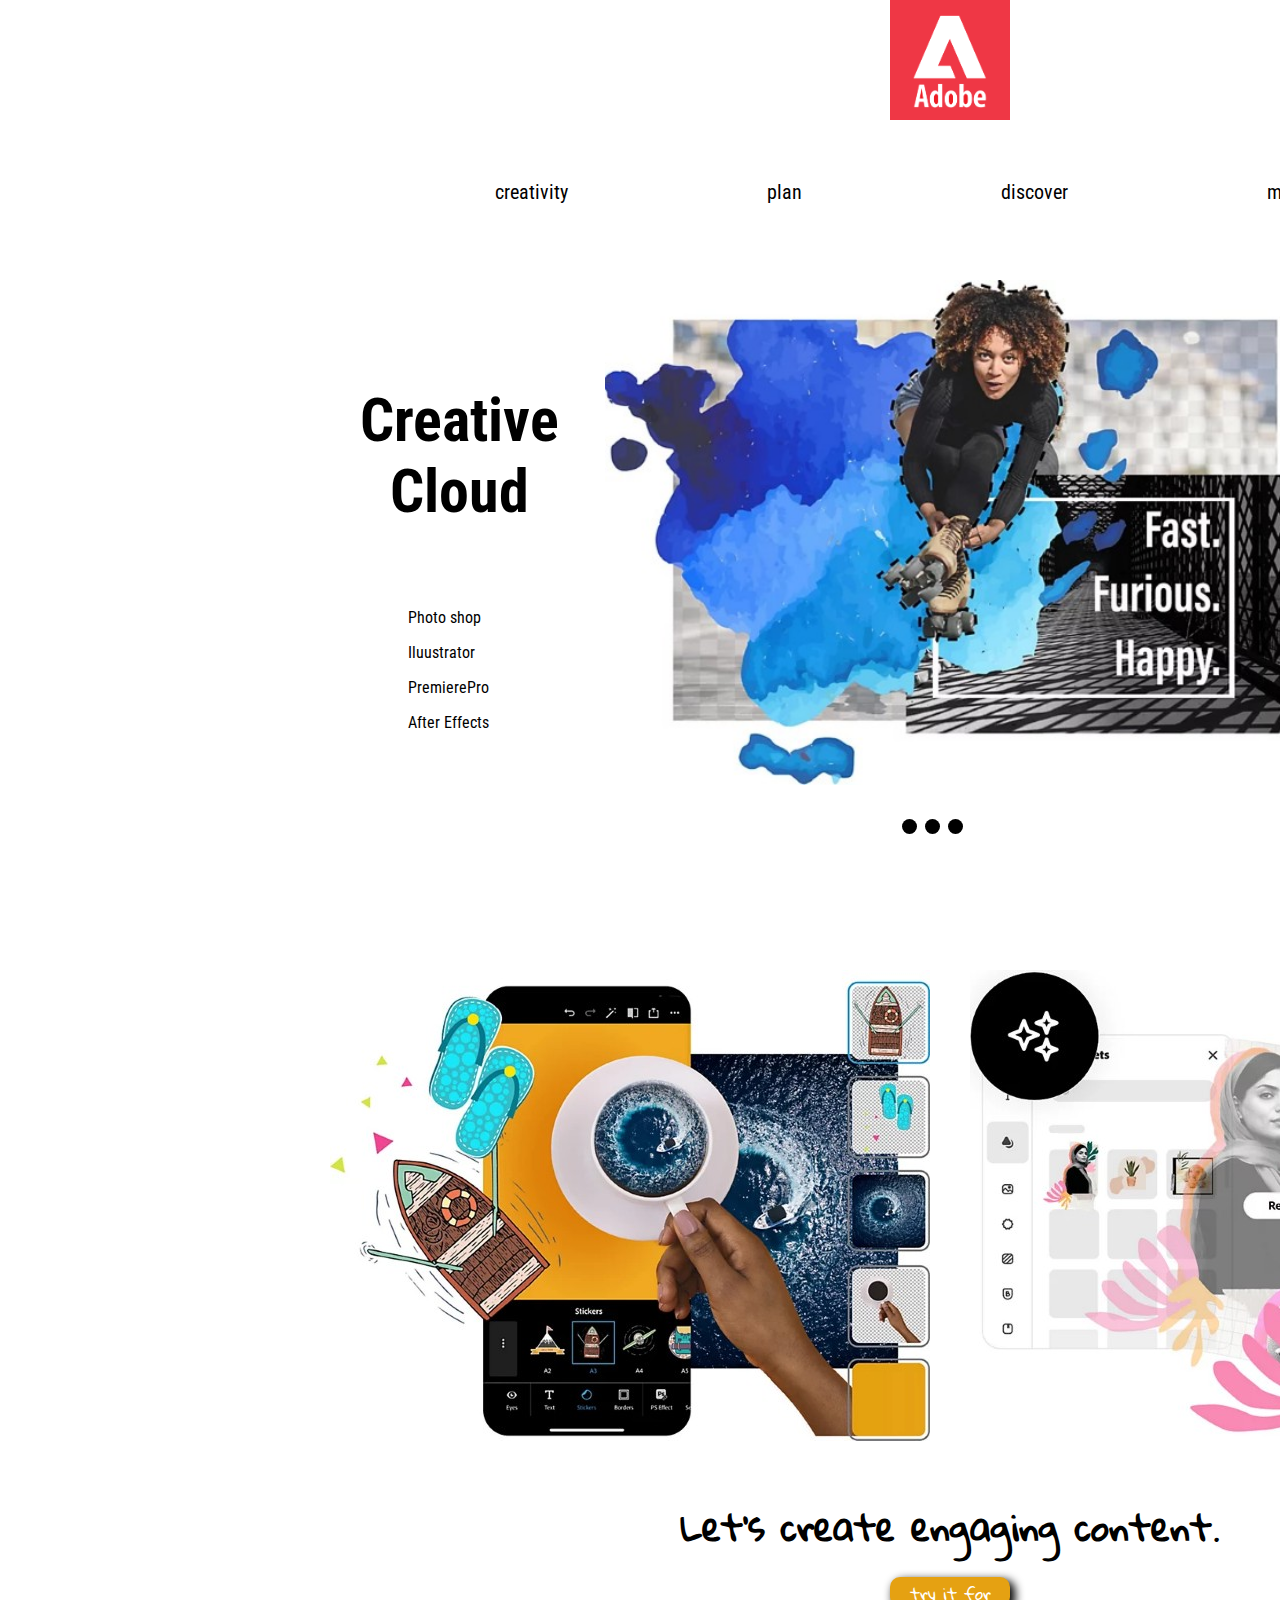
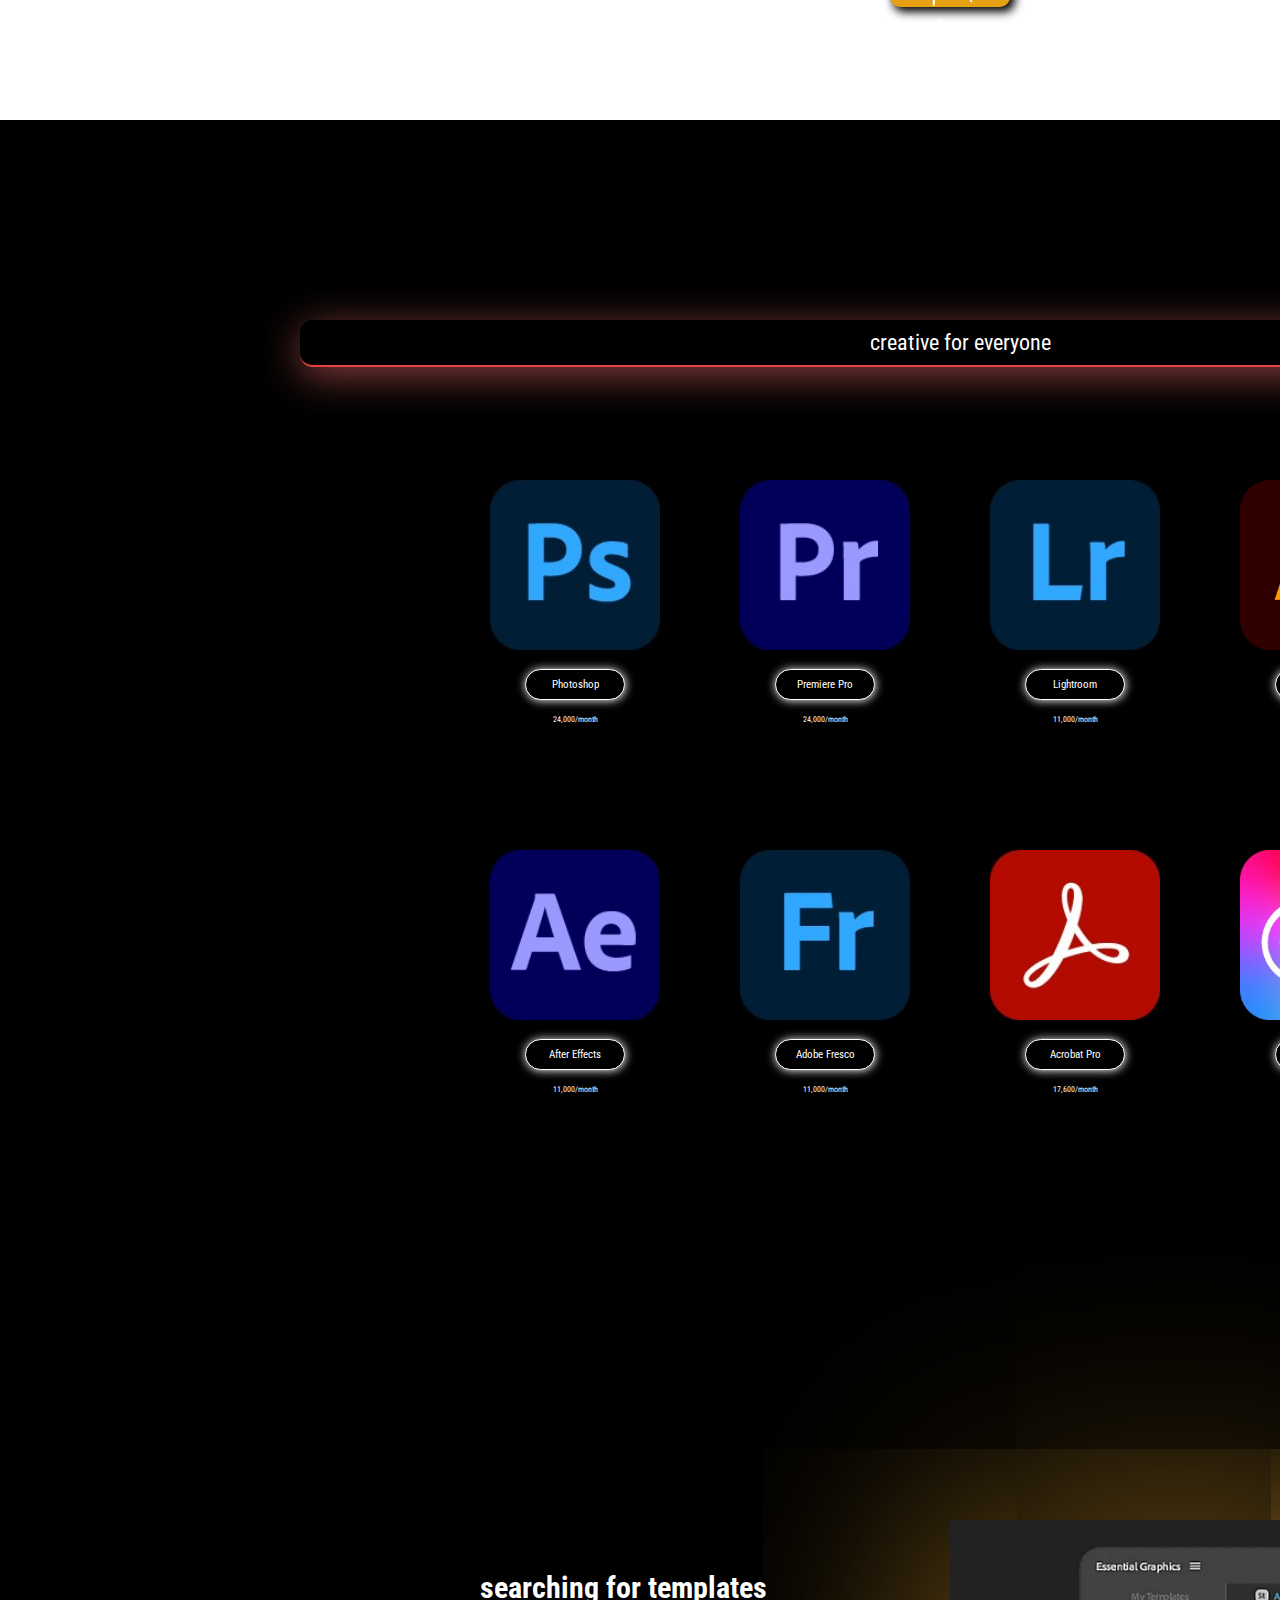
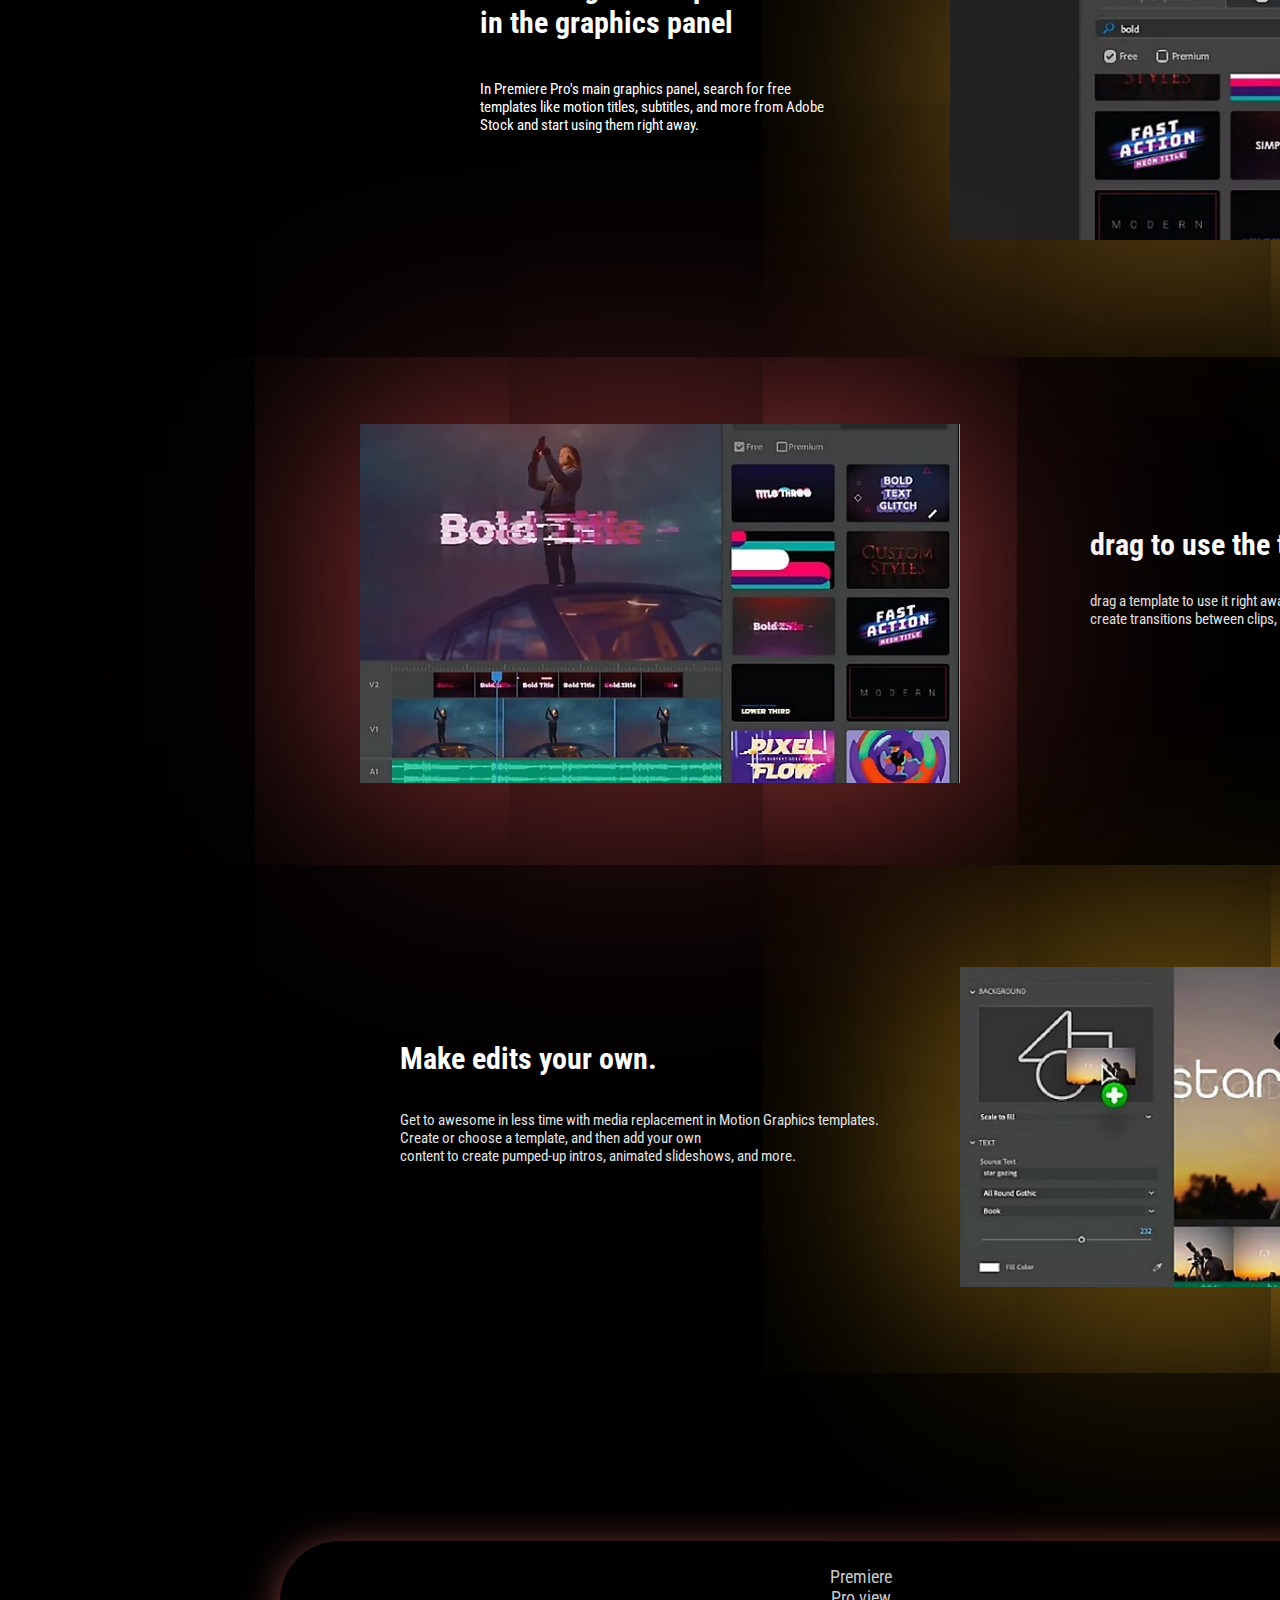
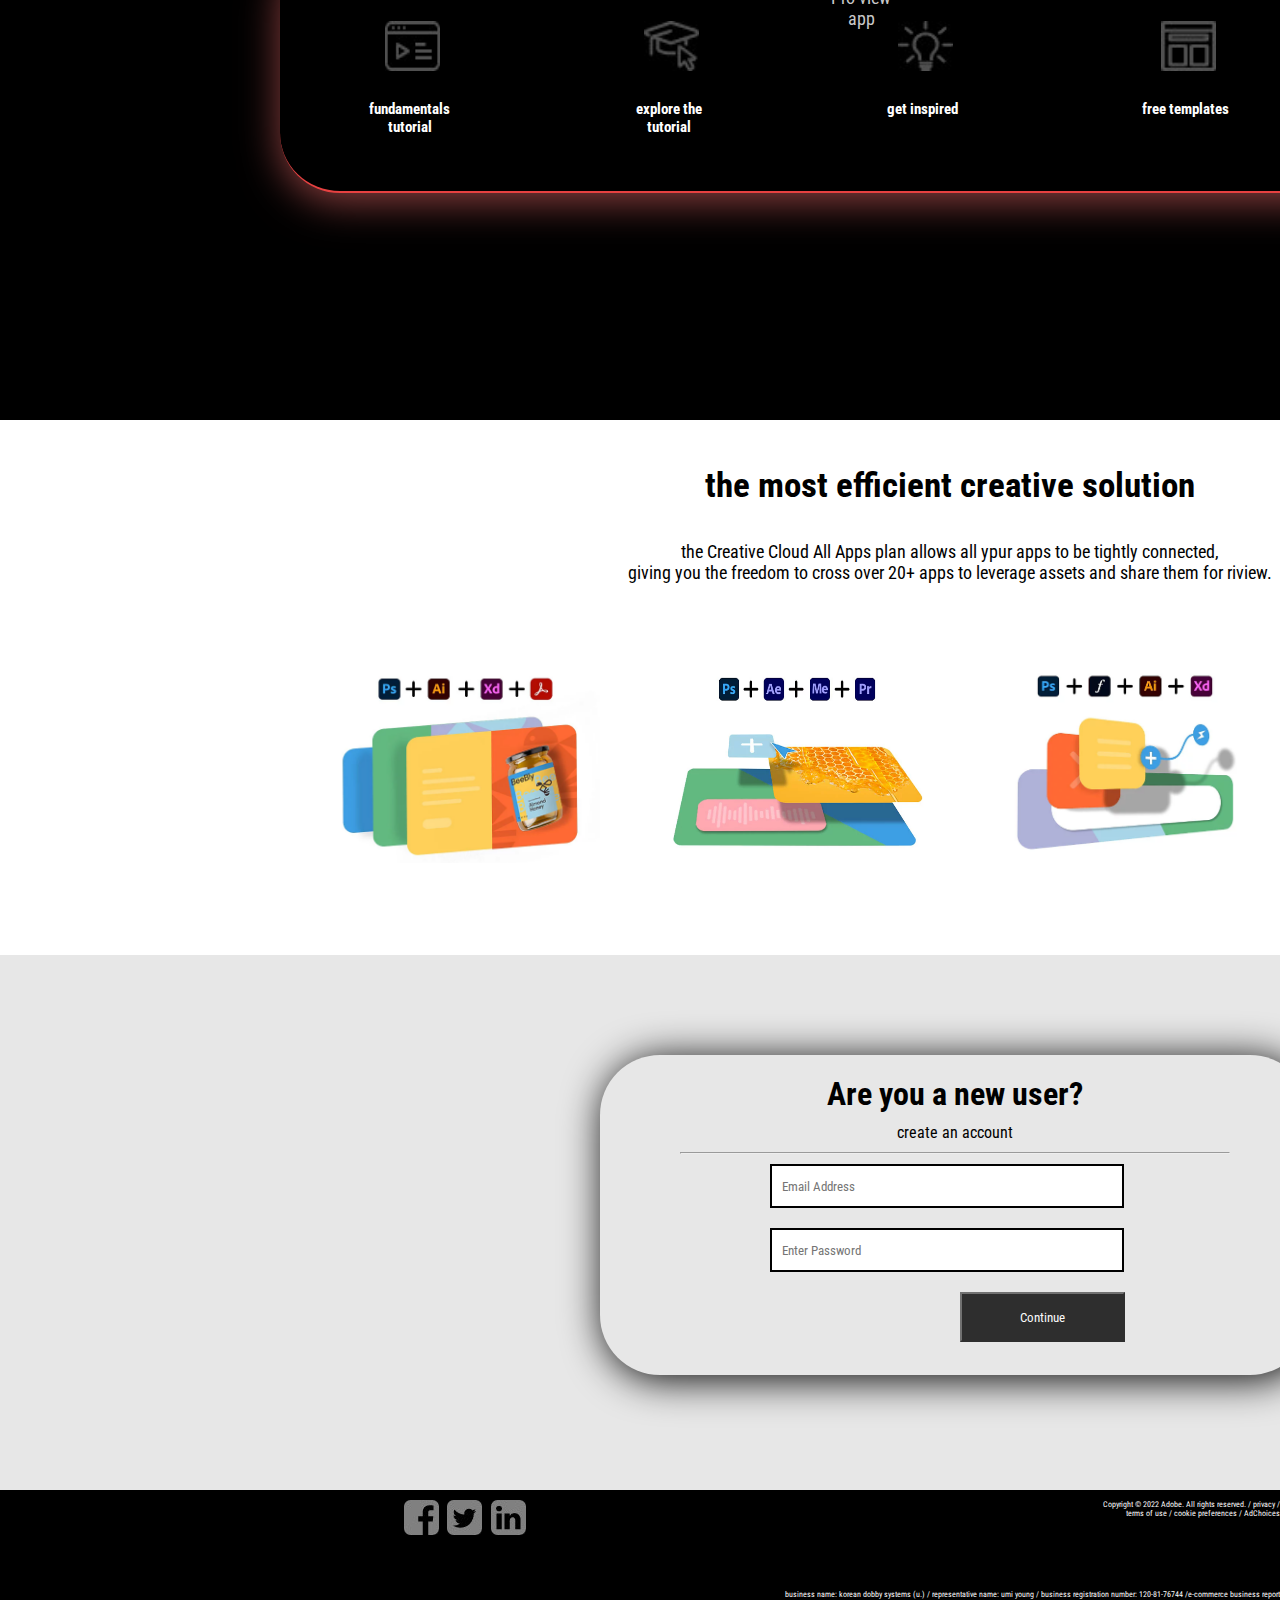
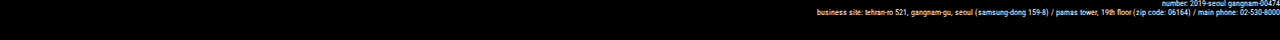
==== index.html @ 6d6d3a3c "coommit" ====
<!DOCTYPE html>
<html lang="en">
<head>
    <meta charset="UTF-8">
    <meta http-equiv="X-UA-Compatible" content="IE=edge">
    <meta name="viewport" content="width=device-width, initial-scale=1.0">
    <title>adobe main</title>
    <link rel="stylesheet" href="css/index.css">
   
</head>
<body>
  
    <div id="main">
        <header>
            <div id="logo">
                <a href="index.html"><img src="img/main/logo.png" alt="logo"></a>
            </div>
            <div id="login">
                <div><a href="#"><img src="img/main/manubar.png" alt="search"></a></div>
                <div><a href="#"><img src="img/main/admin.png" alt="admin"></a></div>
                <div><a href="#"><img src="img/main/menubar1.png" alt="menubar"></a></div>
            </div>
            <nav>


                <div id="menu">
                    <a href="detail_page.html" class="link">creativity  </a>
                    <a href="plan.html" class="link">plan</a>
                    <a href="#" class="link">discover</a>
                    <a href="#" class="link">marketing&commercr</a>
        
                </div>
        
        
        
            </nav>

        </header>

        <div id="slider">
            <h1>Creative <br>Cloud</h1>
            <ul>
                <li><a href="#"> Photo shop</a></li>
                <li><a href="#">Iluustrator</a></li>
                <li><a href="#">PremierePro</a></li>
                <li><a href="#">After Effects</a></li>
            </ul>
            <img src="img/main/main.jpg" alt="main_img">
            <p>welcome. <br>
                new Creative Cloud Express free use,<br> 
                Creative Cloud products free experience report<br>
                visualizing imagine realized how learn look at.</p>
            <h2>MAKE</h2>

            <button class="bt1">  Plan now </button>

            <div class="dot-container">
                <span class="dot" onclick="currentSlide(1)"></span> 
                <span class="dot" onclick="currentSlide(2)"></span> 
                <span class="dot" onclick="currentSlide(3)"></span> 
            </div>

        </div>

        <section>
            
            <div id="sub-img">
                <div class="sub-img1"><a href="#"><img src="img/main/sub1.jpg" alt="sub1"></a></div> 
                <div class="sub-img2"><a href="#"><img src="img/main/main2.jpg" alt="sub2"></a></div>
             
                </div>
                <h2> Let's create engaging content.</h2>
                <button type="button"> try it for free </button>
    

        </section>       
    
    </div>

    <div id="sub1">
        <div id="sub1-list">
            <a href="#" class="p1"><p>creative for everyone</p></a>
            
            
        
            <div id="list-box">
                <!--Photoshop-->
                <div class="box1"> <a href="https://www.adobe.com/products/photoshop.html"><img src="img/main/list1.jpg" alt="list1"></a>
                    <button type="button"> Photoshop </button>
                    <p>24,000/month</p>
                </div>
                <!--Premiere Pro-->
                <div class="box2"><a href="https://www.adobe.com/creativecloud/video.html"><img src="img/main/list2.jpg" alt="list2"></a>
                    <button type="button"> Premiere Pro </button>
                    <p>24,000/month</p>  
                </div>
                <!--Lightroom-->
                <div class="box3"><a href="https://www.adobe.com/products/photoshop-lightroom.html"><img src="img/main/list3.jpg" alt="list3"></a>
                
                    <button type="button"> Lightroom </button>
                    <p>11,000/month</p> 
                
                </div>
                <!--Illustratop-->
                <div class="box4"><a href="https://www.adobe.com/products/illustrator.html"><img src="img/main/list4.png" alt="list4"></a>
                
                 <button type="button"> Illustratop </button>
                 <p>24,000/month</p> 
                
                </div>
                <!--After Effectsm-->            
                <div class="box5"><a href="https://www.adobe.com/products/aftereffects.html?promoid=2K4PCGG9&mv=other"><img src="img/main/list5.jpg" alt="list5"></a>
    
                    <button type="button"> After Effects </button>
                    <p>11,000/month</p>    
                
               </div>
               <!--Adobe Fresco-->
                <div class="box6"><a href="https://www.adobe.com/products/fresco.html"><img src="img/main/list6.jpg" alt="list6"></a>
    
                    <button type="button"> Adobe Fresco </button>
                    <p>11,000/month</p> 
    
                </div>
                <!--Acrobat Pro-->
                <div class="box7"><a href="https://www.adobe.com/products/acrobat-pro-cc.html"><img src="img/main/list7.jpg" alt="list7"></a>
    
                    <button type="button"> Acrobat Pro </button>
                    <p>17,600/month</p> 
              
                </div>
              
                <div class="box8"><a href="https://www.adobe.com/creativecloud.html"><img src="img/main/list8.jpg" alt="list8"></a>
    
                    <button type="button"> Creative Cloud </button>
                    <p>62,000/month</p> 
                   
                </div>
            </div>
        </div>

       

        <div id="sub2_page">
        

            <div id="page">
                <div class="box1">
                    <h2>searching for templates<br>
    
                        in the graphics panel</h2>
                    <p>In Premiere Pro's main graphics panel, search for free <br>
                        templates like motion titles, subtitles, and more from Adobe <br>
                        Stock and start using them right away.</p>
                </div>
                <div class="box2">
                    <img src="img/main/script1.jpg" alt="script1" >
                </div>
            
                <div class="box3"><img src="img/main/script2.jpg" alt="script2" ></div>
                <div class="box4">
                    <h2>drag to use the template directly</h2>
                    <p>drag a template to use it right away. preview template effects, <br>
                        create transitions between clips, or change templates freely.</p>
                </div>

                <div class="box5"><img src="img/main/script3.jpg" alt="script3" ></div>
                <div class="box6">
                    <h2>Make edits your own.</h2>
                    <p>Get to awesome in less time with media replacement in Motion Graphics templates.<br> Create or choose a template, and then add your own<br> content to create pumped-up intros, animated slideshows, and more.</p>
                </div>
    
                <div id="sub2-iconbox">
                    <p class="pro">Premiere Pro view app</p>
                    
                    <div id="icon">
                        <div class="icon1">
                        <a href="#"><img src="img/main/icon1.jpg" alt="icon1"></a>
                        <h5>fundamentals<br>
                            tutorial</h5>
                        </div>
                            
                        <div  class="icon2"><a href="#">
                            <img src="img/main/icon2.jpg" alt="icon2"></a>
                            <h5>explore the <br>
                             tutorial</h5>
                        </div>
    
                        <div  class="icon3">
                            <a href="#"><img src="img/main/icon3.jpg" alt="icon3"></a>
                            <h5>get inspired</h5>
                        </div>
                        
                        <div  class="icon4">
                            <a href="#"><img src="img/main/icon4.jpg" alt="icon4"></a>
                            <h5>free templates</h5>
                        </div>
    
                        <div  class="icon5">
                            <a href="#"><img src="img/main/icon5.jpg" alt="icon5"></a>
                            <h5>get help</h5>
                        </div>
                    </div>   
                </div> 
            </div>   
        </div>
    </div>

        <div id="sub2_bn">
            <div id="sub2-text">
                <h4>the most efficient creative solution</h4>
                <p>the Creative Cloud All Apps plan allows all ypur apps to be tightly connected,<br>
                giving you the freedom to cross over 20+ apps to leverage  assets and share them for riview.
                </p>
            </div>

            <div class="bn-box">
                <div class="bn">
                    <a href="#"><img src="img/main/bn1.PNG" alt="bn1"></a>
                </div>

                <div class="bn">
                    <a href="#"><img src="img/main/bn2.PNG" alt="bn2"></a>
                </div>

                <div class="bn">
                    <a href="#"><img src="img/main/bn3.PNG" alt="bn3"></a>
                </div>
                <div class="bn">
                    <a href="#"><img src="img/main/bn4.PNG" alt="bn4"> </a>
                </div>
            </div>

        </div>

        <div id="sub2_account">

            <div id="account">
                <form>
                    <h1>Are you a new user?</h1>
                    <p>create an account</p>
                    <hr>
    
                    
                    <input type="text" name="email" id="email" placeholder="Email Address" required><br>
                    
                    
                    <input type="password" name="password" id="password" placeholder="Enter Password" required>
    
                    <div class="button">
                        <button type="button">Continue</button>
                    </div>
                </form>
            </div>
         </div>
    

    <div id="footer">
        
        <div id="foooter-icon">
            <a href="#"><img src="img/main/f_icon1.jpg" alt="f_icon1"></a>
            <a href="#"><img src="img/main/f_icon2.jpg" alt="f_icon2"></a>
            <a href="#"><img src="img/main/f_icon3.jpg" alt="f_icon3"></a>
            
        </div>
        <p class="p1">
            Copyright © 2022 Adobe. All rights reserved.  / privacy / terms of use / cookie preferences / AdChoices

        </p>
        <p class="p2">
            business name: korean dobby systems (u.) / representative name: umi young / business registration number: 120-81-76744 /e-commerce business report number: 2019-seoul gangnam-00474<br> 
            business site: tehran-ro 521, gangnam-gu, seoul (samsung-dong 159-8) / parnas tower, 19th floor (zip code: 06164) / main phone: 02-530-8000
        </p>


    </div>
   
   
    
</body>
</html>
---- css/index.css ----
@import url("https://fonts.googleapis.com/css2?family=Roboto+Condensed&display=swap");
@import url('https://fonts.googleapis.com/css2?family=Gloria+Hallelujah&display=swap');

* {
  margin: 0;
  padding: 0;
}
ul,ol,li {
  list-style: none;
}
a {
  text-decoration: none;
}
body {

  background-color: white;
}
* {
  font-family: "Roboto Condensed", sans-serif;
}

/*main 메인 */
#main {
  width: 100%;
  height: 1670px;
  background-color: rgb(255, 255, 255);
  margin: 0 0 0 200px;
  
}
header {
  width: 1300px;
  height: 250px;
  background-color: #ffffff;
  margin: 0px 100px 0 100px;
}
#logo {
  width: 120px;
  height: 120px;
  background-color: #ffffff;
  margin: 0 0px 0 590px;
  float: left;
} /*margin 오른쪽 opx-> float속성 사용하기 위해서*/
#logo img {
  width: 120px;
  height: 120px;
}
#login {
  width: 200px;
  height: 40px;
  background-color: #ffffff;
  margin: 30px 50px 0px 0;
  float: right;
}
#login {
  display: flex;
  justify-content: space-between;
}
#login > img {
  width: 40px;
  height: 40px;
}

nav {
  width: 100%;
  height: 130px;
  background-color: #ffffff;
  clear: both;
}

#menu {
  background-color: rgb(255, 255, 255);
  
}

#menu .link {
  display: inline-block;
  margin-block: 2px;
  color: black;
  text-align: center;
  text-decoration: none;
  font-size: 20px;
  margin: 60px 0px 0 195px;
  position: relative;
}

#menu .link::after {
  content: "";
  width: 100%;
  height: 1px;
  background-color: rgb(141, 141, 141);
  border-radius: 4px;
  position: absolute;
  left: 0;
  bottom: 0;
  transform: scaleX(0);
  transform-origin: left;
  transition: transform 0.25s ease;
}

#menu .link:hover::after {
  transform: scaleX(1);
}

#slider {
  width: 1300px;
  height: 710px;
  background-color: rgb(255, 255, 255);
  margin: 0px 100px 0 100px;
}
#slider > img {
  position: relative;
  width: 690px;
  height: 505px;
  background-color: wheat;
  margin: 30px 305px 0 305px;
}
#slider > h1 {
  font-size: 60px;
  position: absolute;
  margin: 135px 60px;
  text-align: center;
}
#slider > ul {
  position: absolute;
  margin: 350px 100px;
}
#slider > ul li {
  padding: 8px;
  color: gray;
}
#slider > ul li a {
  text-decoration: none;
  color: black;
}
#slider > p {
  position: absolute;
  margin: -350px 0px 10px 1010px;
  font-size: 14px;
}
#slider > h2 {
  position: absolute;
  margin: -280px 0px 10px 1010px;
  font-size: 60px;
}
#slider > .bt1 {
  position: absolute;
  margin: 500px 0 0 -200px;
  border: 3px solid #3c67e3;
  background-color: white;
  border-radius: 5px;
  width: 120px;
  height: 50px;
  cursor: pointer;
}
#slider > .bt1 a {
  color: black;
  font-size: 20px;
}
#slider > .bt1:hover {
  animation: pulsate 1s ease-in-out;
}
@keyframes pulsate {
  0% {
    box-shadow: 0 0 25px #5ddcff, 0 0 50px #4e00c2;
  }
}

#slider > .dot-container {
  clear: both;
  margin: 30px 600px;
}
#slider > div > .dot {
  cursor: pointer;
  height: 15px;
  width: 15px;
  margin: 0 2px;
  background-color: black;
  border-radius: 50%;
  display: inline-block;
}

/*******************SECTION PART *******************/
section {
  width: 1300px;
  height: 710px;
  background-color: #ffffff;
  margin: 0px 100px 0 100px;
}
section > #sub-img {
  display: flex;
  margin: 0px 50px 0 50px;
}
section > #sub-img > .sub-img1 {
  margin: 10px 40px 0 -20px;
}
section > #sub-img > .sub-img2 {
  margin: 10px 200px 0 0;
}
section > h2 {
  font-weight: bold;
  font-size: 35px;
  text-align: center;
  margin: -10px auto;
  font-family: 'Gloria Hallelujah', cursive;
}
section > button {
  display: block;
  margin: 25px auto;
  border-radius: 10px;
  width: 120px;
  height: 30px;
  font-size: 16px;
  cursor: pointer;
  color: white;
  background-color: #e5a112;
  border: none;
  box-shadow: 4px 4px 10px 1px black;
  font-family: 'Gloria Hallelujah', cursive;
}
section > button:hover {
  transform: scale(1.2);
}

/*******************SUB1-LIST *******************/

#sub1 {
  width: 100%;
  height: 3500px;
  background-color: rgb(0, 0, 0);
  
}

#sub1-list {
  width: 1300px;
  height: 1250px;
  background-color: #000000;
  margin: 50px 100px 0 300px;
  
}


#sub1-list > a{
  color: rgb(255, 255, 255);
  font-size: 30px;
  text-align: left;
  position: absolute;
  margin: 200px 0px 0 0px;
  padding: 10px;
  font-size: 22px;
  border-radius: 13px;
  border-bottom: 2px solid rgb(231, 65, 65);
  width: 1300px;
  text-align: center;
  box-shadow: 1px 8px 40px rgb(143, 64, 64);
  background-color: rgb(0, 0, 0);
  
}





/* #sub1-list >.p1:hover{font-weight: bold;}*/
#sub1-list span {
  font-size: 35px;
  position: absolute;
  margin: 95px 0px 0 300px;
}
#sub1-list span a {
  color: rgb(158, 158, 158) !important;
}

#list-box {
  width: 1000px;
  height: 1250px;
  background-color: rgb(0, 0, 0);
  margin: 0 150px;
}
#list-box > div {
  float: left;
  margin: 160px 40px 0 40px;
  height: 210px;
} /*img 내부 높이 조절 가능*/
#list-box > div img {
  width: 170px;
  height: 170px;
  margin: 200px 0 0 0;
}
#list-box > div img:hover {
  transform: scale(1.1);
}
#list-box > div button {
  width: 100px;
  display: block;
  margin: 15px auto;
  padding: 8px;
  background: black;
  color: white;
  font-size: 11px;
  border: 1px solid;
  border-radius: 20px;
  box-shadow: 0.5px 0.5px 10px white;
  cursor: pointer;
}
#list-box > div button:hover {
  transform: scale(1.1);
}
#list-box > div p {
  font-size: 8px;
  text-align: center;
  color: white;
}

/*******************SUB2-page *******************/

#sub2_page > #page > .box1 img {
  width: 550px;
  height: 320px;
}
#sub2_page > #page > .box2 img {
  width: 550px;
  height: 320px;
}
#sub2_page > #page > .box5 img {
  width: 550px;
  height: 320px;
}

#sub2 {
  width: 1500px;
  height: 1070px;
  background-color: white;
  margin: 0px 0 0px 300px;
}

#sub2_page {
  width: 1300px;
  height: 1250px;
  background-color: #000000;
  margin: 150px 100px 0 300px;
}
#sub2_page > #page {
  width: 1100px;
  margin: 10px 100px;
  height: 150px;
  background-color: rgb(121, 41, 41) 23);
}
#page > .box1 {
  float: left;
  margin: 0px 0 0 80px;
 
}
#page > .box1 h2 {
  font-size: 30px;
  color: white;
  margin: 50px 0 0 0;
}
#page > .box1 p {
  font-size: 15px;
  margin: 40px 0 0 0;
  color: white;
}

#page > .box2 {
  float: right;
  margin: 0px 0 0 0;
}

#page > .box2 img {
  box-shadow: 4px 4px 1200px rgb(189, 136, 39);
  margin: 0px 0 0 0;
}
#page > .box3 {
  clear: both;
}
#page > .box3 img {
  box-shadow: 4px 4px 800px rgb(199, 71, 71);
  margin: 180px -50px 0 -40px;
}

#page > .box4 {
  float: right;
  color: white;
  margin: -260px 20px 0 0;
}

#page > .box4 h2 {
  font-size: 30px;
  color: white;
}
#page > .box4 p {
  font-size: 15px;
  margin: 30px 0 0 0;
  color: rgb(226, 226, 226);
}

#page > .box5 img {
  box-shadow: 4px 4px 800px rgb(233, 170, 33);
  margin: 180px -50px 0 560px;
}

#page > .box6 h2 {
  font-size: 30px;
  color: white;
  margin: -250px 0 0 0px;
  position: absolute;
}
#page > .box6 p {
  font-size: 15px;
  margin: -180px 0 0 0;
  color: rgb(226, 226, 226);
  position: absolute;
}

#sub2-iconbox {
  width: 1000px;
  height: 250px;

  border-radius: 60px;
  margin: 250px 0 0 -120px;
  border-bottom: 2px solid rgb(231, 65, 65);
  width: 1300px;
  text-align: center;
  box-shadow: 1px 8px 40px rgb(143, 64, 64);
  background-color: rgb(0, 0, 0);
  
}
#sub2-iconbox > #icon > div {
  float: left;
  margin: 50px auto;
  padding: 10px 95px;
}

#sub2-iconbox > #icon > div > a > img {
  width: 55px;
  height: 50px;
  margin: 20px 4px;
}
#sub2-iconbox > #icon > div > a > img:hover {
  transform: scale(1.2);
}

#sub2-iconbox > .pro{
  font-size: 18px;
  color: rgb(201, 201, 201);
  position: absolute;
  margin: 25px 550px;
}
#sub2-iconbox > #icon > div > h5 {
  color: white;
  display: block;
  margin: 5px 0 0 -6px;
  text-align: center;
  font-size: 15px;
}

/*******************SUB2-bn *******************/
#sub2_bn {
  width: 1500px;
  height: 535px;
  background-color: white;
  margin: 0px 100px 0 200px;
}
#sub2_bn > #sub2-text {
  text-align: center;
}
#sub2_bn > #sub2-text h4 {
  font-size: 35px;
  padding: 45px;
}
#sub2_bn > #sub2-text p {
  font-size: 18px;
  margin: -10px 0 30px 0;
}
#sub2_bn > .bn-box {
  width: 1300px;
  height: 300px;
  background-color: rgb(255, 255, 255);
  border-radius: 60px;
  box-sizing: border-box;
  display: flex;
  margin: 10px 100px;
  box-shadow: 4px 4px 11px rgb(255, 255, 255);
}
#sub2_bn > .bn-box > .bn img {
  width: 270px;
  height: 200px;
  margin: 20px auto;
}
#sub2_bn > .bn-box > .bn {
  flex: 50%;
  padding: 30px;
}
.bn-box > .bn > a:hover {
  background-color: #cecece;
}

/*******************SUB2-account *******************/
#sub2_account {
  position: relative;
  width: 100%;
  height: 535px;
  background-color: #e7e7e7;
  
}
#sub2_account > #account {
  width: 550px;
  height: 300px;
  position: absolute;
  margin: 100px 600px; /*박스배치*/
  padding: 10px 80px;
  box-sizing: content-box;
  box-shadow: 4px 4px 40px black;
  border-radius: 60px;
}

#account p,
h1 {
  text-align: center;
  margin: 10px auto;
}

#account > form > input[type="text"],
input[type="password"] {
  width: 60%;
  height: 20px;
  padding: 10px;
  margin: 10px 90px;
  border: 2px solid black;
  background-color: rgb(255, 255, 255);
}

#account > form > input[type="text"]:focus,
input[type="password"]:focus {
  background-color: rgb(218, 218, 218);
}
#account > form > .button > button {
  background-color: rgb(0, 0, 0);
  color: rgb(255, 255, 255);
  width: 100px;
  height: 50px;
  padding: 5px 5px;
  margin: 10px 280px;
  cursor: pointer;
  width: 30%;
  opacity: 0.8;
}
#account > form > .button > button:hover {
  opacity: 1;
}

/*******************footer *******************/
#footer {
  width: 100%;
  height: 150px;
  background-color: black;
  
  position: relative;
}
#footer > #foooter-icon {
  width: 130px;
  height: 40px;
  background-color: rgb(0, 0, 0);
  display: flex;
  justify-content: space-around;
  position: absolute;
  margin: 10px  0 0 400px;
}
#footer > #foooter-icon > img {
  width: 35px;
  height: 35px;
}
#footer > .p1,
.p2 {
  color: white;
  font-size: 8px;
  text-align: right;
}

#footer > .p1 {
  position: absolute;
  margin: 10px 0px 0 1100px;
}
#footer > .p2 {
  position: absolute;
  margin: 100px 0 0 760px;
}
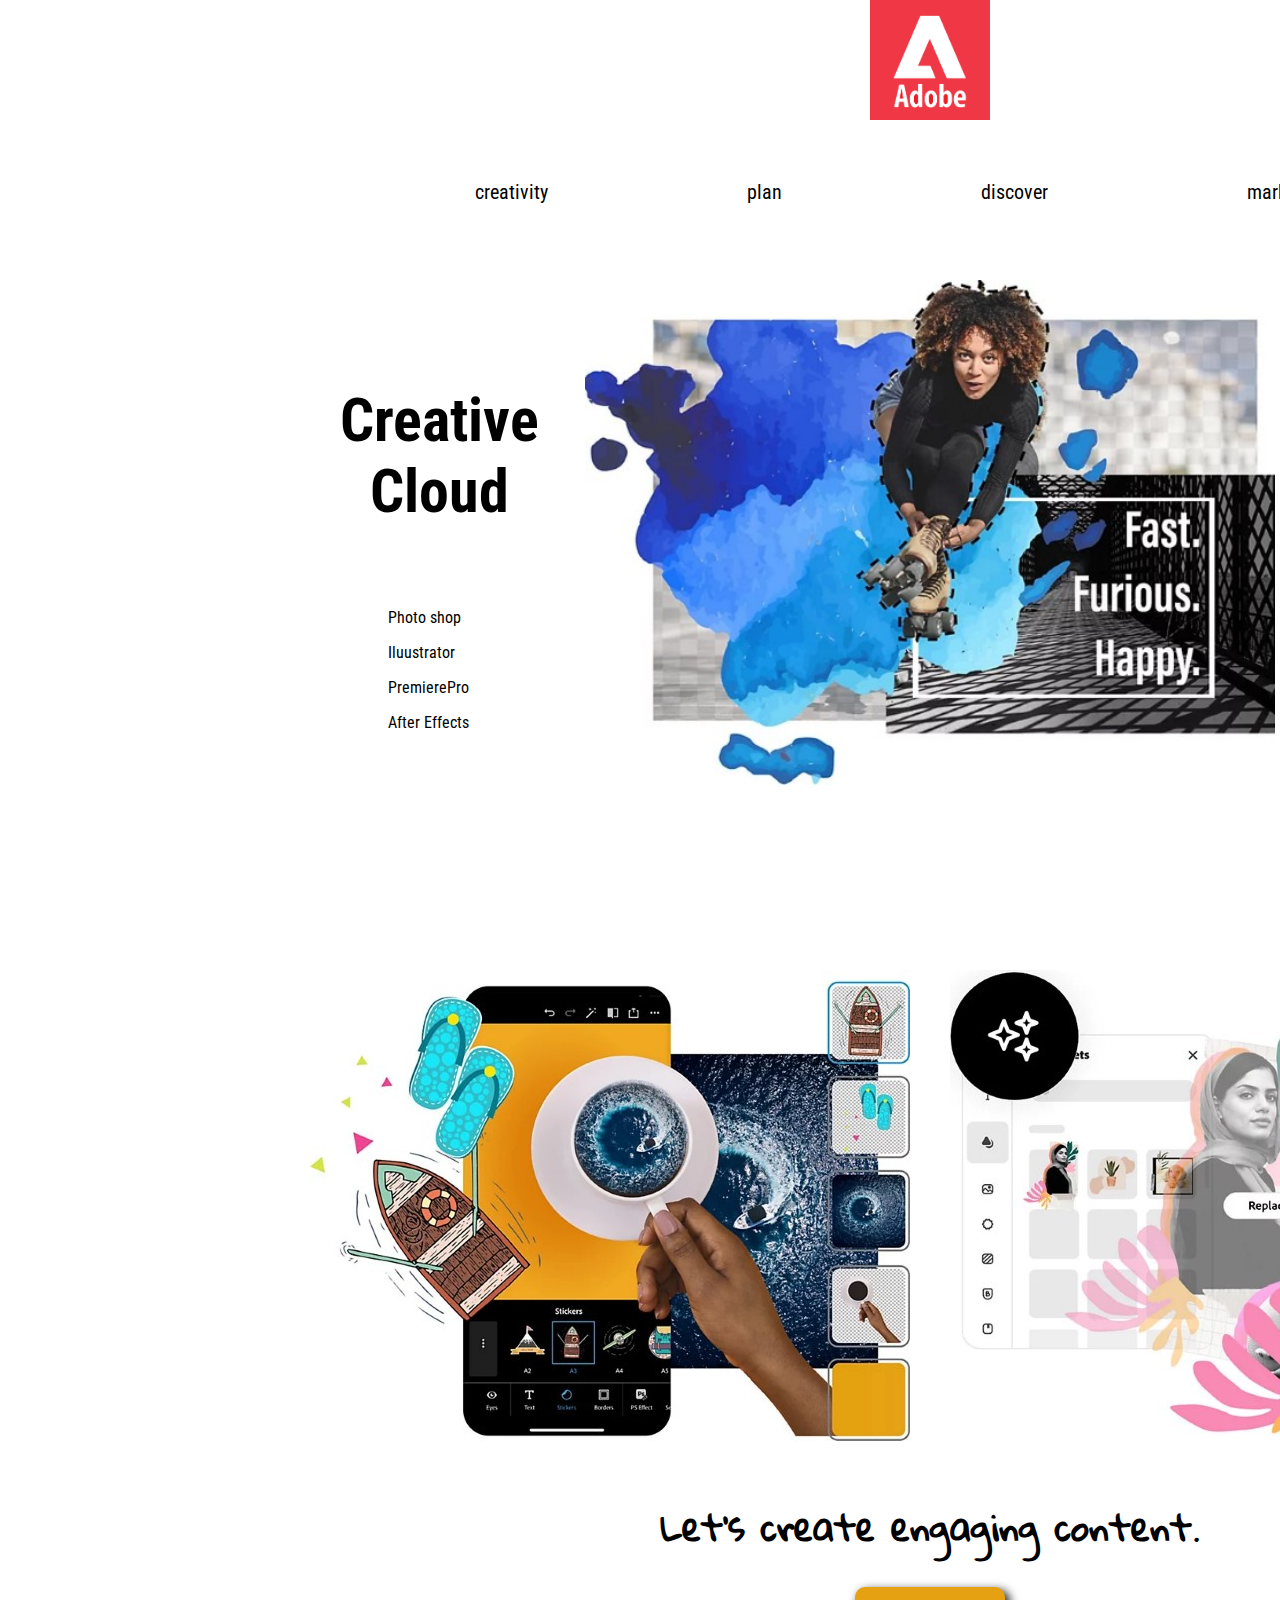
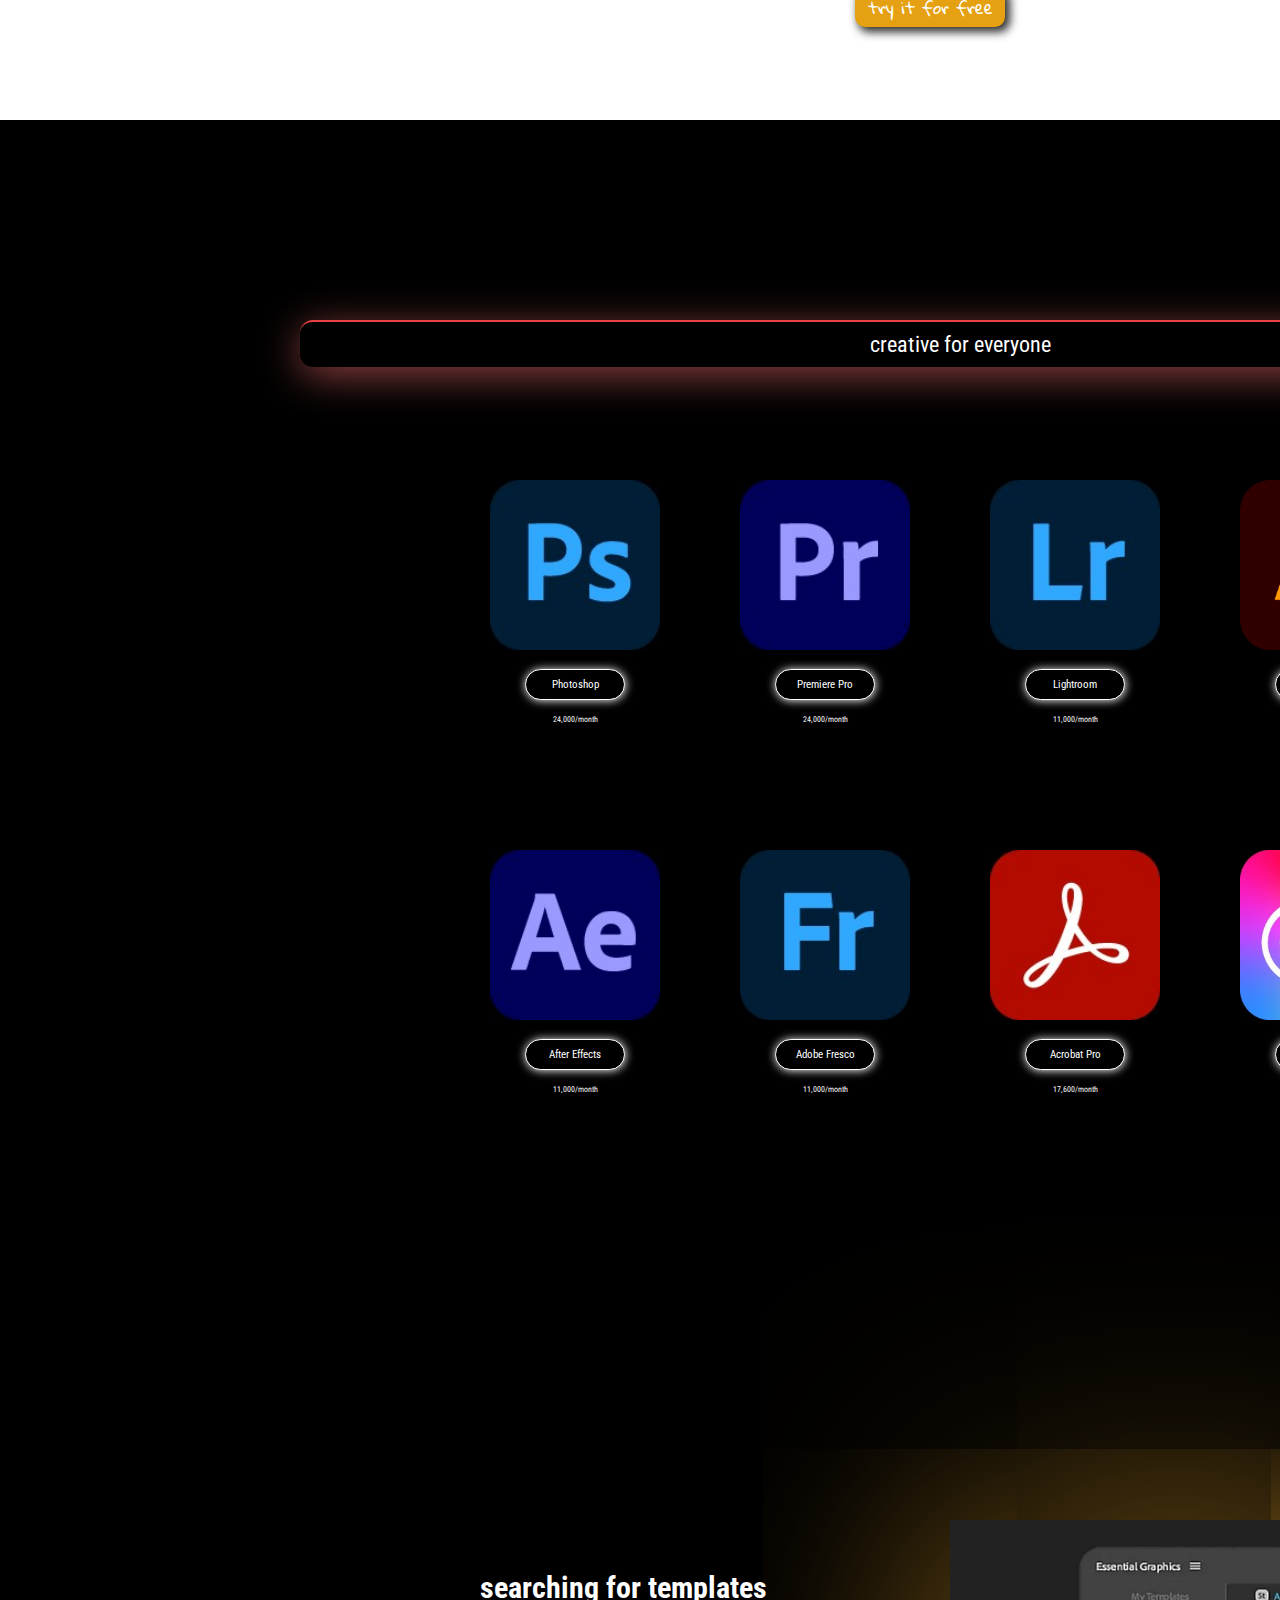
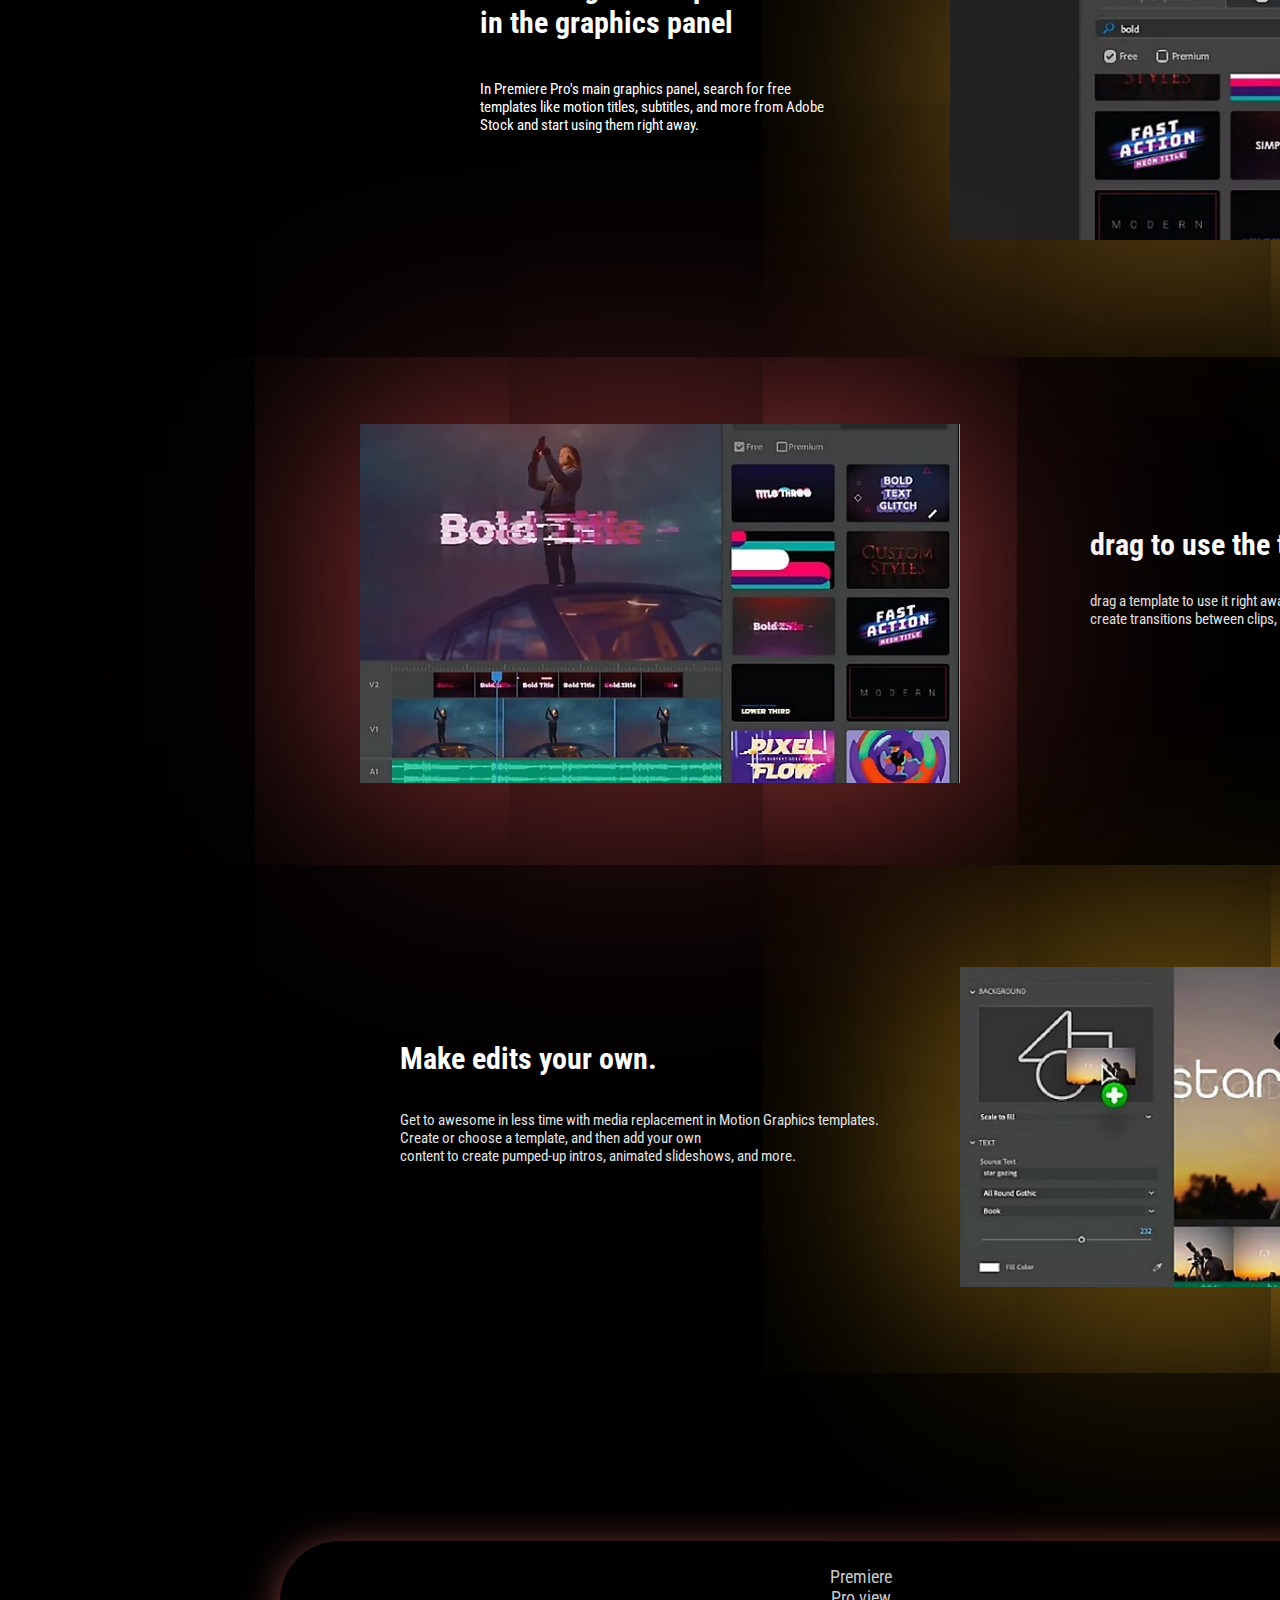
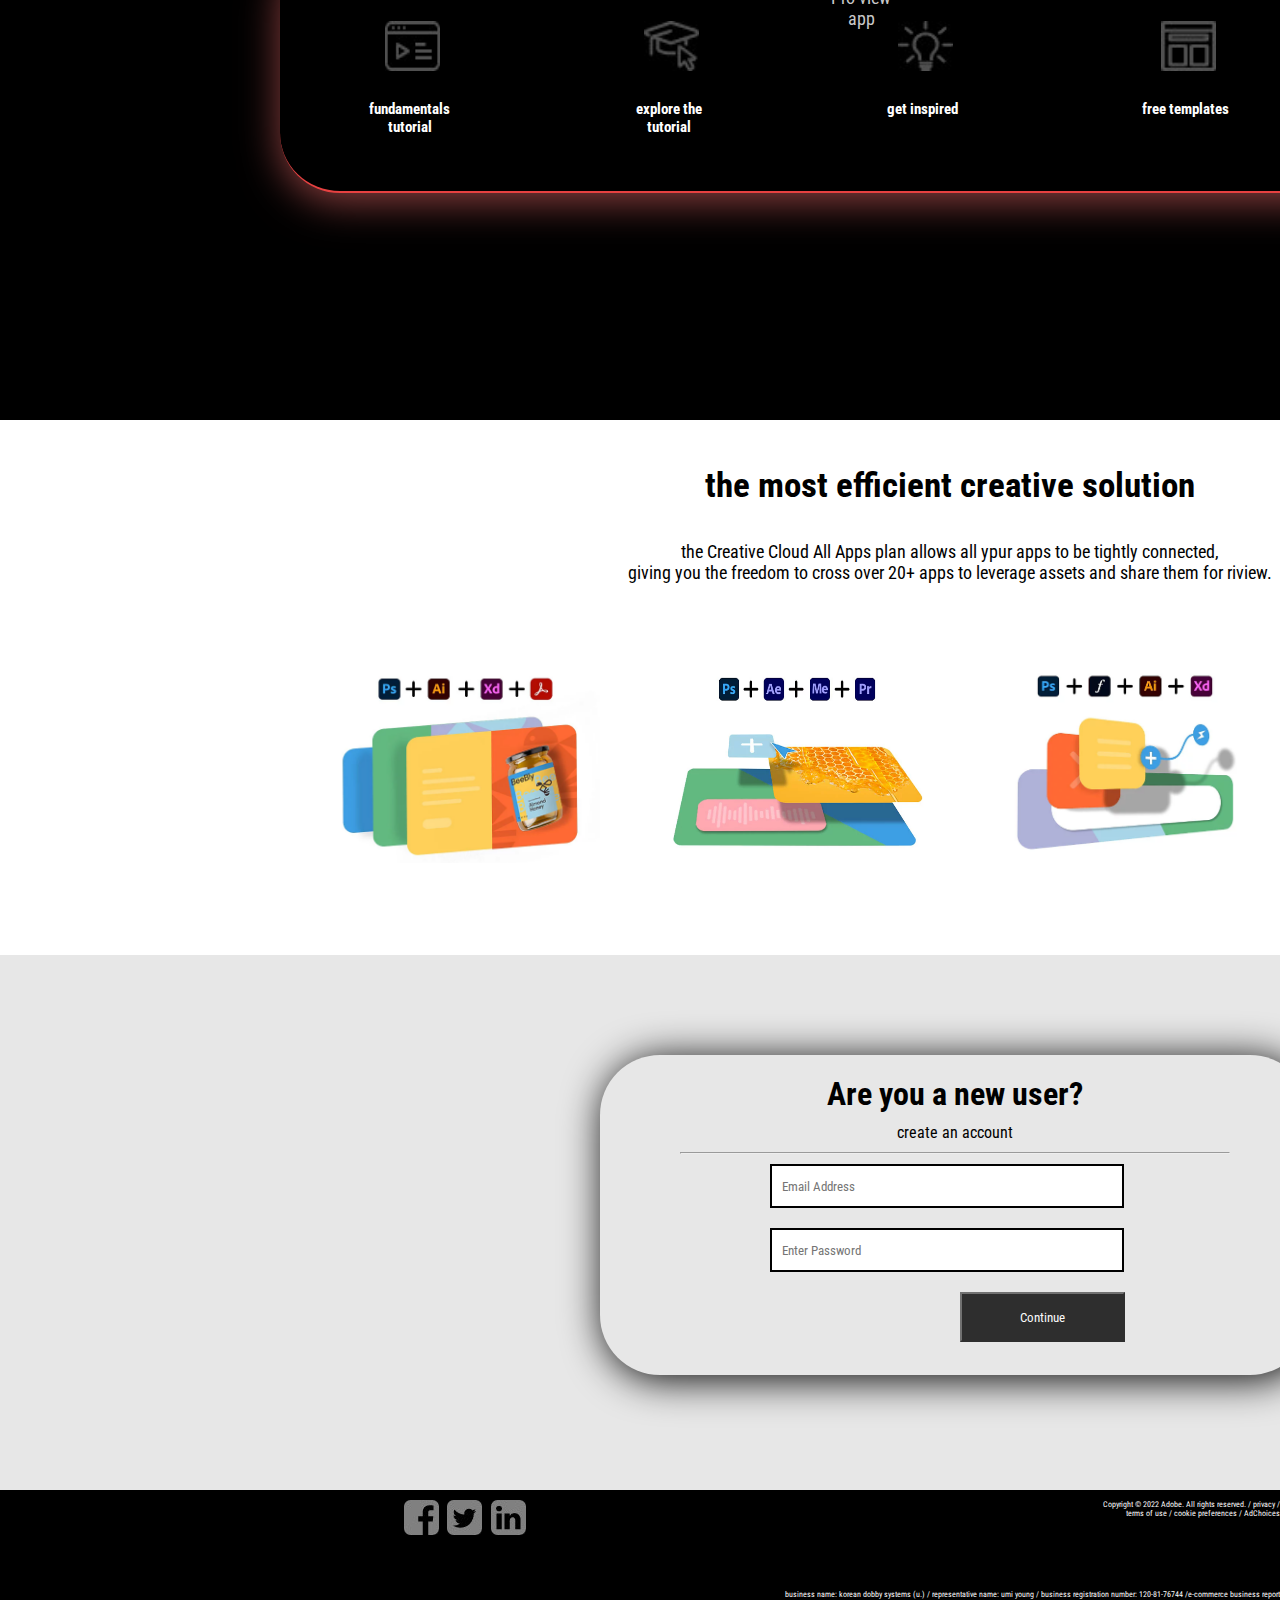
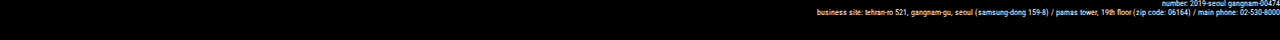
==== commit 4ab040f7: "Update index.html" ====
--- a/index.html
+++ b/index.html
@@ -54,12 +54,6 @@
 
             <button class="bt1">  Plan now </button>
 
-            <div class="dot-container">
-                <span class="dot" onclick="currentSlide(1)"></span> 
-                <span class="dot" onclick="currentSlide(2)"></span> 
-                <span class="dot" onclick="currentSlide(3)"></span> 
-            </div>
-
         </div>
 
         <section>
--- a/css/index.css
+++ b/css/index.css
@@ -24,7 +24,7 @@
   width: 100%;
   height: 1670px;
   background-color: rgb(255, 255, 255);
-  margin: 0 0 0 200px;
+  margin: 0 0 0 180px;
   
 }
 header {
@@ -205,16 +205,16 @@
 }
 section > button {
   display: block;
-  margin: 25px auto;
+  margin: 35px auto;
   border-radius: 10px;
-  width: 120px;
-  height: 30px;
+  width: 150px;
+  height: 40px;
   font-size: 16px;
   cursor: pointer;
   color: white;
   background-color: #e5a112;
   border: none;
-  box-shadow: 4px 4px 10px 1px black;
+  box-shadow: 4px 4px 10px 1px rgb(43, 43, 43);
   font-family: 'Gloria Hallelujah', cursive;
 }
 section > button:hover {
@@ -248,7 +248,7 @@
   padding: 10px;
   font-size: 22px;
   border-radius: 13px;
-  border-bottom: 2px solid rgb(231, 65, 65);
+  border-top: 2px solid rgb(231, 65, 65);
   width: 1300px;
   text-align: center;
   box-shadow: 1px 8px 40px rgb(143, 64, 64);
